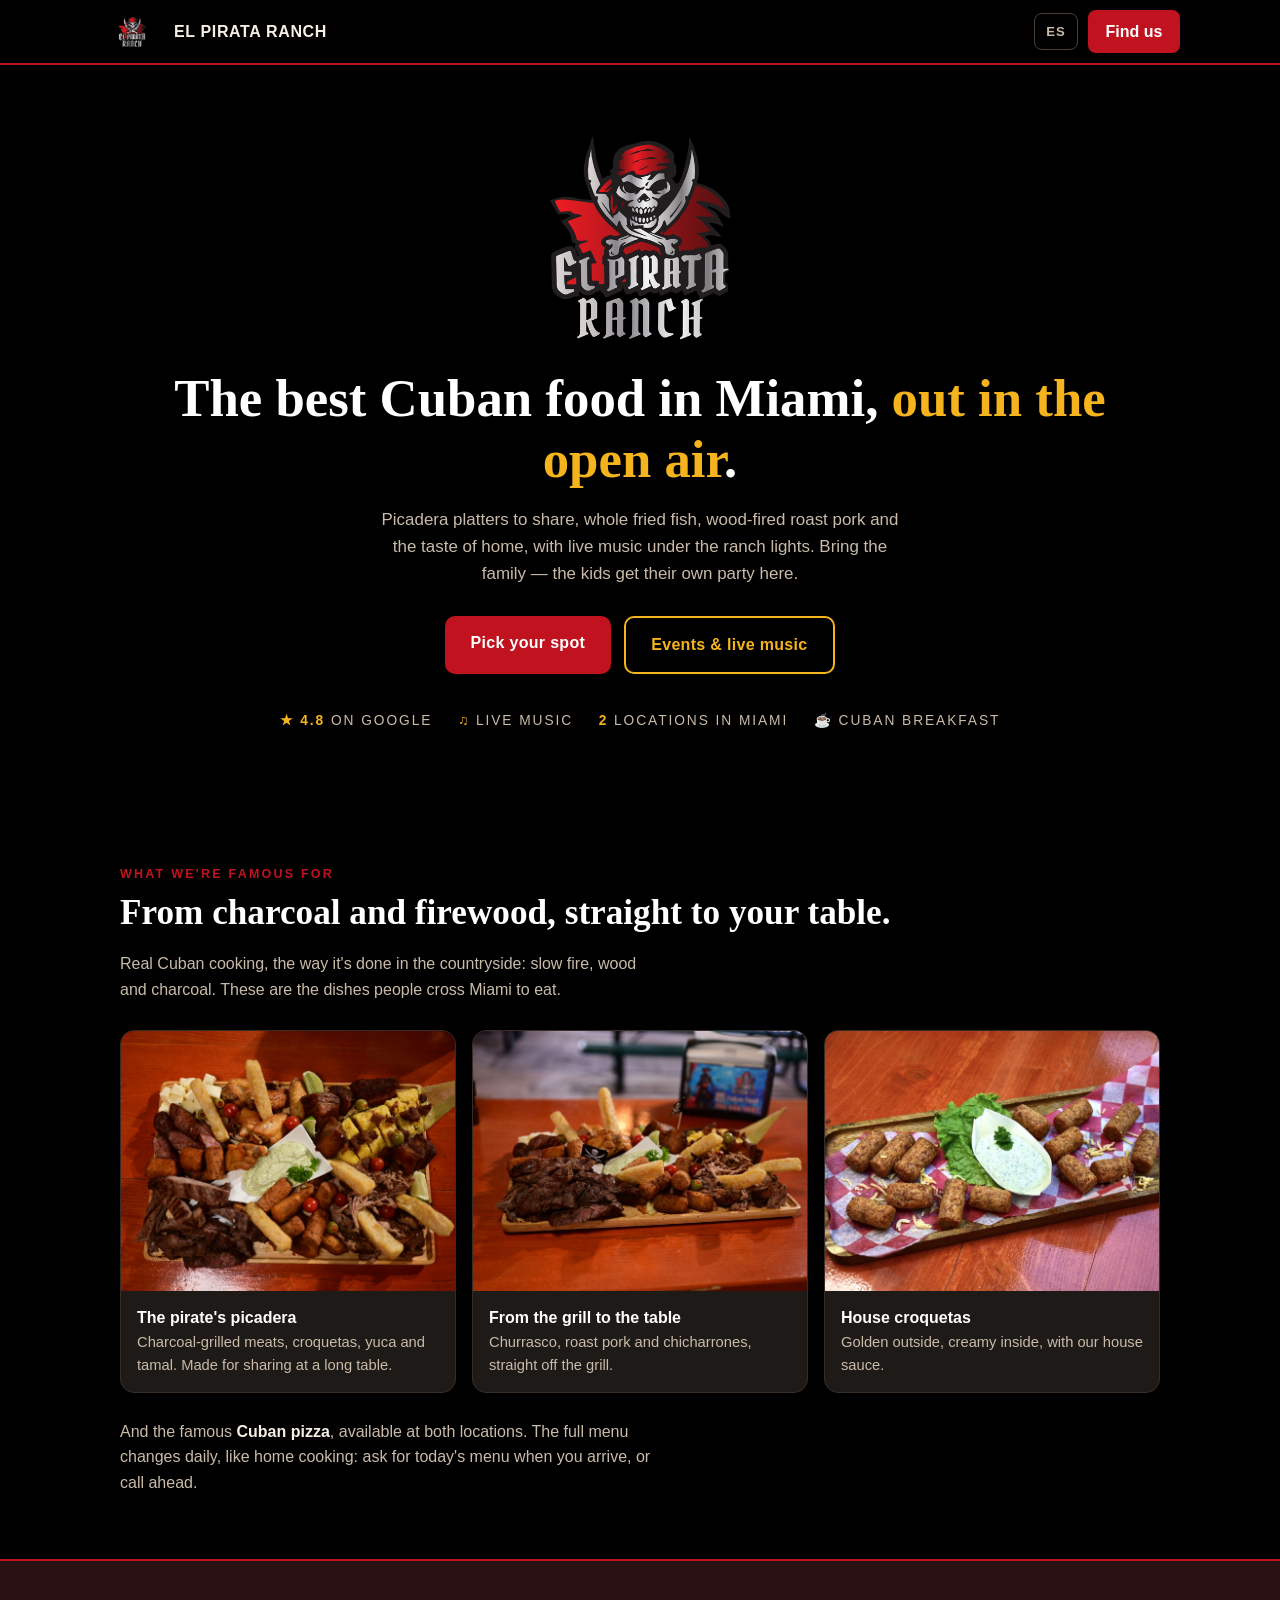
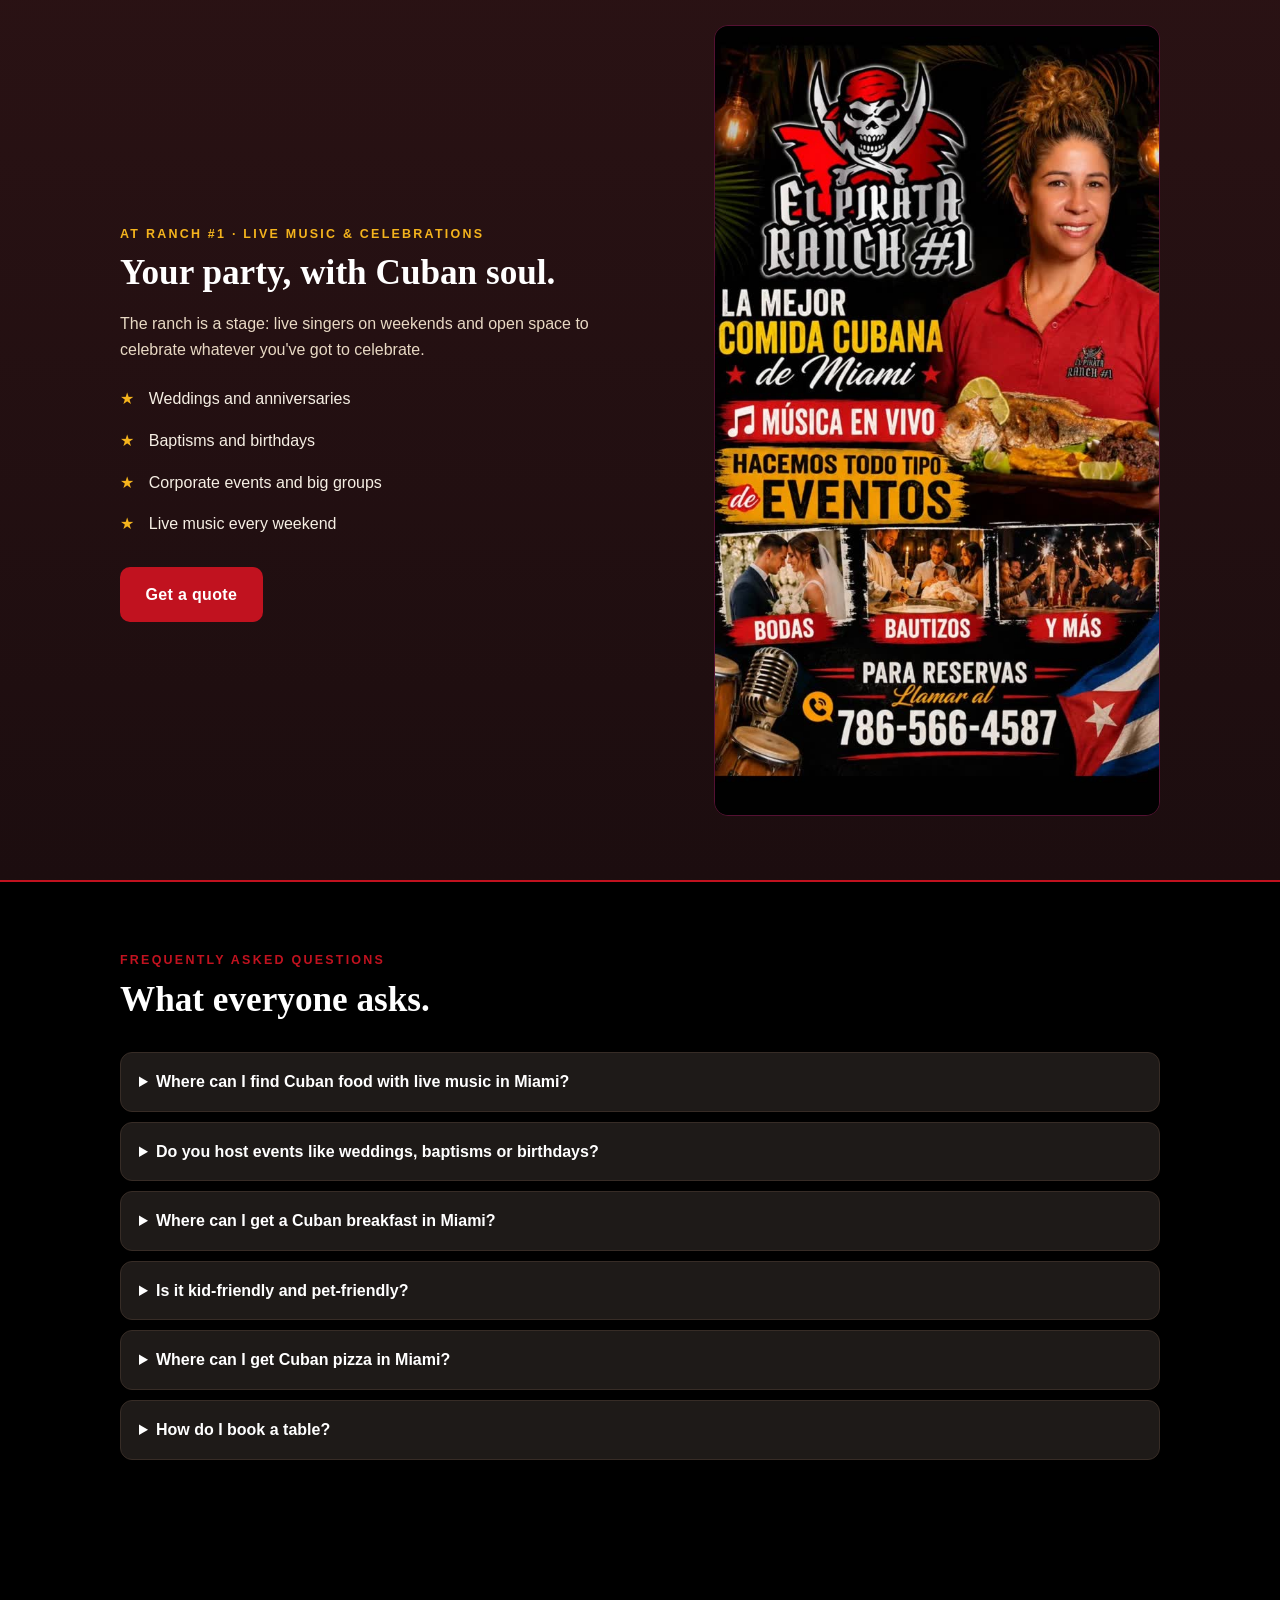
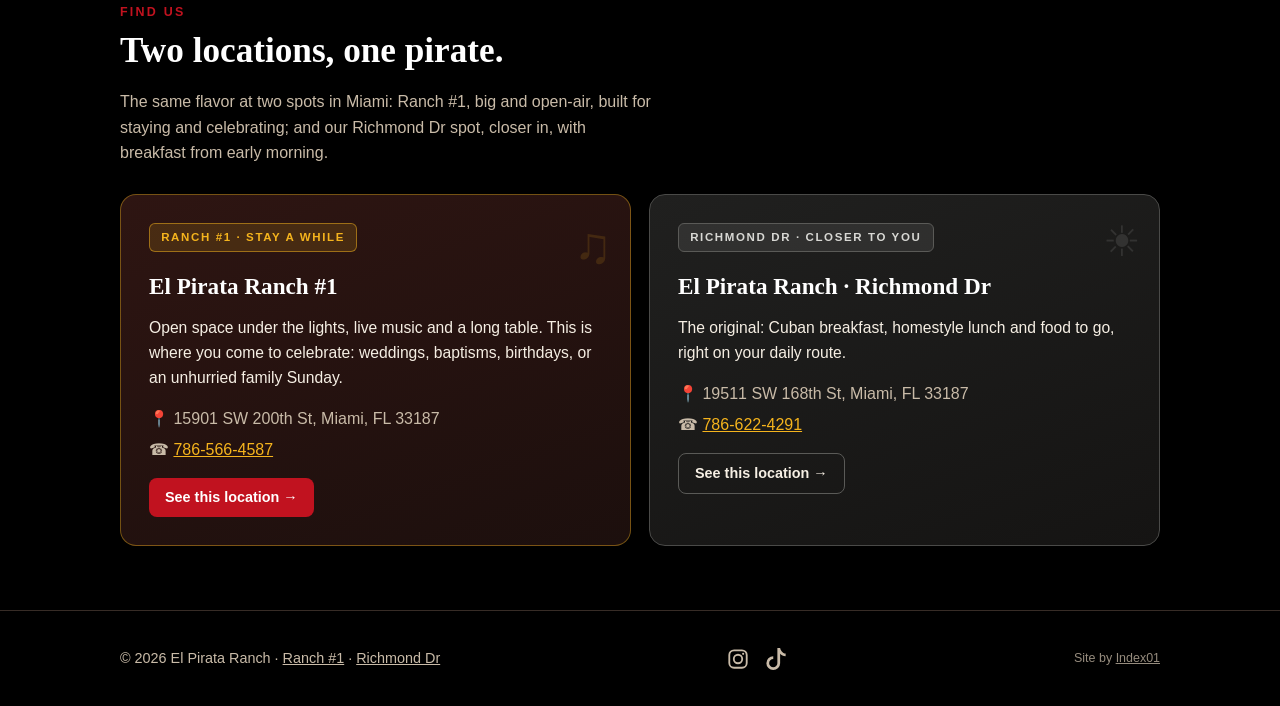
==== en/index.html @ bf4bdd7a "Version en ingles completa: en/ con hreflang y selector de idioma Paginas en/, en/ranch-1/ y en/rich" ====
<!DOCTYPE html>
<html lang="en">
<head>
<meta charset="utf-8">
<meta name="viewport" content="width=device-width, initial-scale=1">
<title>El Pirata Ranch | Outdoor Cuban Restaurant in Miami</title>
<meta name="description" content="Outdoor Cuban restaurant in Miami: picadera platters, Cuban pizza, live music and family events. Two locations in Redland and Richmond. Call to book.">
<link rel="canonical" href="https://elpirataranch.com/en/">
<link rel="alternate" hreflang="es" href="https://elpirataranch.com/">
<link rel="alternate" hreflang="en" href="https://elpirataranch.com/en/">
<link rel="alternate" hreflang="x-default" href="https://elpirataranch.com/">
<meta property="og:type" content="website">
<meta property="og:locale" content="en_US">
<meta property="og:title" content="El Pirata Ranch | Outdoor Cuban Restaurant in Miami">
<meta property="og:description" content="Authentic Cuban food, live music and events. Two locations in Miami.">
<meta property="og:image" content="https://elpirataranch.com/img/og-card-home.jpg">
<meta property="og:image:width" content="1200">
<meta property="og:image:height" content="630">
<meta property="og:image:alt" content="El Pirata Ranch: Miami's best Cuban food">
<meta property="og:url" content="https://elpirataranch.com/en/">
<meta property="og:site_name" content="El Pirata Ranch">
<meta name="twitter:card" content="summary_large_image">
<link rel="icon" href="/favicon.ico" sizes="48x48">
<link rel="icon" type="image/png" sizes="32x32" href="/img/favicon-32.png">
<link rel="icon" type="image/png" sizes="192x192" href="/img/favicon-192.png">
<link rel="apple-touch-icon" href="/img/apple-touch-icon.png">
<link rel="stylesheet" href="/styles.css">
<script type="application/ld+json">
{
  "@context": "https://schema.org",
  "@graph": [
    {
      "@type": "Organization",
      "@id": "https://elpirataranch.com/#brand",
      "name": "El Pirata Ranch",
      "alternateName": "El Pirata Cuban Food",
      "description": "Outdoor Cuban restaurant in southwest Miami (Redland and Richmond area, 33187, near Homestead) with two locations: picadera platters, whole fried fish, Cuban pizza, wood-fired roast pork, live music on weekends, family events and Cuban breakfast.",
      "url": "https://elpirataranch.com/",
      "logo": "https://elpirataranch.com/img/logo-marca.png",
      "image": "https://elpirataranch.com/img/picadera-cenital.jpg",
      "areaServed": ["Redland", "Richmond West", "Homestead", "Miami"],
      "keywords": "Cuban restaurant Miami, Cuban food Homestead, Cuban pizza Miami, outdoor Cuban restaurant, live music Miami, wedding baptism events Miami, Cuban breakfast, picadera platter",
      "sameAs": ["https://www.instagram.com/elpirata_cubanfood/", "https://www.tiktok.com/@el.pirata.miami"]
    },
    {
      "@type": "FAQPage",
      "@id": "https://elpirataranch.com/en/#faq",
      "inLanguage": "en",
      "mainEntity": [
        {
          "@type": "Question",
          "name": "Where can I find Cuban food with live music in Miami?",
          "acceptedAnswer": { "@type": "Answer", "text": "At El Pirata Ranch #1 (15901 SW 200th St, Miami, FL 33187) there are live singers on weekends, with wood-and-charcoal Cuban cooking in the open air. Reservations: 786-566-4587." }
        },
        {
          "@type": "Question",
          "name": "Do you host events like weddings, baptisms or birthdays?",
          "acceptedAnswer": { "@type": "Answer", "text": "Yes. Ranch #1 is an open-air venue for weddings, baptisms, anniversaries, birthdays and corporate events, with live music and Cuban food. Call 786-566-4587 for a quote." }
        },
        {
          "@type": "Question",
          "name": "Where can I get a Cuban breakfast in Miami?",
          "acceptedAnswer": { "@type": "Answer", "text": "Our Richmond Dr location (19511 SW 168th St, Miami, FL 33187) opens early every day with Cuban breakfast, plus homestyle lunch and takeout. Phone: 786-622-4291." }
        },
        {
          "@type": "Question",
          "name": "Is it kid-friendly and pet-friendly?",
          "acceptedAnswer": { "@type": "Answer", "text": "Yes. The ranch is outdoors, family-friendly and pet-friendly: kids have room for their own party and pets are welcome. Parking is ample and free." }
        },
        {
          "@type": "Question",
          "name": "Where can I get Cuban pizza in Miami?",
          "acceptedAnswer": { "@type": "Answer", "text": "Right here. Cuban pizza is one of our house specialties, available at both locations: Ranch #1 and Richmond Dr." }
        },
        {
          "@type": "Question",
          "name": "How do I book a table?",
          "acceptedAnswer": { "@type": "Answer", "text": "By phone: Ranch #1 at 786-566-4587 and Richmond Dr at 786-622-4291. Online ordering is coming soon to this site." }
        }
      ]
    },
    {
      "@type": "Restaurant",
      "@id": "https://elpirataranch.com/ranch-1/#local",
      "name": "El Pirata Ranch #1",
      "url": "https://elpirataranch.com/ranch-1/",
      "servesCuisine": "Cuban",
      "priceRange": "$20-30",
      "telephone": "+17865664587",
      "openingHours": ["Mo-We 08:00-20:00", "Th-Su 08:00-23:00"],
      "address": { "@type": "PostalAddress", "streetAddress": "15901 SW 200th St", "addressLocality": "Miami", "addressRegion": "FL", "postalCode": "33187", "addressCountry": "US" },
      "parentOrganization": { "@id": "https://elpirataranch.com/#brand" },
      "sameAs": ["https://www.yelp.com/biz/el-pirata-ranch-miami", "https://www.instagram.com/elpirata_cubanfood/", "https://www.tiktok.com/@el.pirata.miami"]
    },
    {
      "@type": "Restaurant",
      "@id": "https://elpirataranch.com/richmond/#local",
      "name": "El Pirata Ranch · Richmond Dr",
      "url": "https://elpirataranch.com/richmond/",
      "servesCuisine": "Cuban",
      "priceRange": "$10-20",
      "telephone": "+17866224291",
      "openingHours": ["Mo-Th 06:00-20:00", "Fr-Su 06:00-23:00"],
      "address": { "@type": "PostalAddress", "streetAddress": "19511 SW 168th St", "addressLocality": "Miami", "addressRegion": "FL", "postalCode": "33187", "addressCountry": "US" },
      "parentOrganization": { "@id": "https://elpirataranch.com/#brand" }
    }
  ]
}
</script>
</head>
<body>

<header>
  <div class="wrap nav">
    <a class="brand" href="/en/"><img src="/img/logo-marca-320.png" alt="El Pirata Ranch" width="64" height="36"><span>EL PIRATA RANCH</span></a>
    <span class="nav-right">
      <a class="lang" href="/" hreflang="es" lang="es">ES</a>
      <a class="call" href="#locations">Find us</a>
    </span>
  </div>
</header>

<section class="hero">
  <div class="wrap">
    <img class="logo" src="/img/logo-marca.png" alt="El Pirata Ranch" width="760" height="422" fetchpriority="high">
    <h1>The best Cuban food in Miami, <em>out in the open air</em>.</h1>
    <p class="lede">Picadera platters to share, whole fried fish, wood-fired roast pork and the taste of home, with live music under the ranch lights. Bring the family — the kids get their own party here.</p>
    <div class="cta">
      <a class="btn btn-rojo" href="#locations">Pick your spot</a>
      <a class="btn btn-borde" href="#events">Events &amp; live music</a>
    </div>
    <div class="badges">
      <span><b>★ 4.8</b> on Google</span>
      <span><b>♫</b> Live music</span>
      <span><b>2</b> locations in Miami</span>
      <span><b>☕</b> Cuban breakfast</span>
    </div>
  </div>
</section>

<section id="specialties">
  <div class="wrap">
    <span class="sub">What we're famous for</span>
    <h2>From charcoal and firewood, straight to your table.</h2>
    <p class="intro">Real Cuban cooking, the way it's done in the countryside: slow fire, wood and charcoal. These are the dishes people cross Miami to eat.</p>
    <div class="grid3">
      <figure class="plato">
        <img src="/img/picadera-cenital.jpg" alt="House picadera platter: charcoal-grilled meats, croquetas, fried yuca and tamal" loading="lazy">
        <figcaption class="cap"><b>The pirate's picadera</b><span>Charcoal-grilled meats, croquetas, yuca and tamal. Made for sharing at a long table.</span></figcaption>
      </figure>
      <figure class="plato">
        <img src="/img/picadera-mesa.jpg" alt="Churrasco, roast pork and fried yuca served on a board at the table" loading="lazy">
        <figcaption class="cap"><b>From the grill to the table</b><span>Churrasco, roast pork and chicharrones, straight off the grill.</span></figcaption>
      </figure>
      <figure class="plato">
        <img src="/img/croquetas.jpg" alt="Homemade croquetas with house green sauce" loading="lazy">
        <figcaption class="cap"><b>House croquetas</b><span>Golden outside, creamy inside, with our house sauce.</span></figcaption>
      </figure>
    </div>
    <p class="intro" style="margin-top:1.6rem">And the famous <b style="color:var(--crema)">Cuban pizza</b>, available at both locations. The full menu changes daily, like home cooking: ask for today's menu when you arrive, or call ahead.</p>
  </div>
</section>

<section class="eventos" id="events">
  <div class="wrap ev-grid">
    <div>
      <span class="sub" style="color:var(--oro)">At Ranch #1 · Live music &amp; celebrations</span>
      <h2>Your party, with Cuban soul.</h2>
      <p class="intro" style="color:#e8d9c4">The ranch is a stage: live singers on weekends and open space to celebrate whatever you've got to celebrate.</p>
      <ul class="ev-lista">
        <li>Weddings and anniversaries</li>
        <li>Baptisms and birthdays</li>
        <li>Corporate events and big groups</li>
        <li>Live music every weekend</li>
      </ul>
      <div class="cta" style="justify-content:flex-start;margin-top:1.4rem">
        <a class="btn btn-rojo" href="tel:+17865664587">Get a quote</a>
      </div>
    </div>
    <div class="ev-foto"><img src="/img/foto3.jpg" alt="El Pirata Ranch: live music, weddings, baptisms and more" loading="lazy"></div>
  </div>
</section>

<section id="faq">
  <div class="wrap">
    <span class="sub">Frequently asked questions</span>
    <h2>What everyone asks.</h2>
    <div class="faq">
      <details>
        <summary>Where can I find Cuban food with live music in Miami?</summary>
        <p>At <a href="/en/ranch-1/">El Pirata Ranch #1</a> (15901 SW 200th St, Miami, FL 33187) there are live singers on weekends, with wood-and-charcoal Cuban cooking in the open air. Reservations: <a href="tel:+17865664587">786-566-4587</a>.</p>
      </details>
      <details>
        <summary>Do you host events like weddings, baptisms or birthdays?</summary>
        <p>Yes. Ranch #1 is an open-air venue for weddings, baptisms, anniversaries, birthdays and corporate events, with live music and Cuban food. Call <a href="tel:+17865664587">786-566-4587</a> for a quote.</p>
      </details>
      <details>
        <summary>Where can I get a Cuban breakfast in Miami?</summary>
        <p>Our <a href="/en/richmond/">Richmond Dr</a> location (19511 SW 168th St, Miami, FL 33187) opens early every day with Cuban breakfast, plus homestyle lunch and takeout. Phone: <a href="tel:+17866224291">786-622-4291</a>.</p>
      </details>
      <details>
        <summary>Is it kid-friendly and pet-friendly?</summary>
        <p>Yes. The ranch is outdoors, family-friendly and pet-friendly: kids have room for their own party and pets are welcome. Parking is ample and free.</p>
      </details>
      <details>
        <summary>Where can I get Cuban pizza in Miami?</summary>
        <p>Right here. Cuban pizza is one of our house specialties, available at both locations: <a href="/en/ranch-1/">Ranch #1</a> and <a href="/en/richmond/">Richmond Dr</a>.</p>
      </details>
      <details>
        <summary>How do I book a table?</summary>
        <p>By phone: Ranch #1 at <a href="tel:+17865664587">786-566-4587</a> and Richmond Dr at <a href="tel:+17866224291">786-622-4291</a>. Online ordering is coming soon to this site.</p>
      </details>
    </div>
  </div>
</section>

<section id="locations">
  <div class="wrap">
    <span class="sub">Find us</span>
    <h2>Two locations, one pirate.</h2>
    <p class="intro">The same flavor at two spots in Miami: Ranch #1, big and open-air, built for staying and celebrating; and our Richmond Dr spot, closer in, with breakfast from early morning.</p>
    <div class="grid2">
      <div class="loc ranchon">
        <span class="tag">Ranch #1 · Stay a while</span>
        <h3>El Pirata Ranch #1</h3>
        <p class="espiritu">Open space under the lights, live music and a long table. This is where you come to celebrate: weddings, baptisms, birthdays, or an unhurried family Sunday.</p>
        <p>📍 15901 SW 200th St, Miami, FL 33187</p>
        <p>☎ <a href="tel:+17865664587">786-566-4587</a></p>
        <div class="acciones">
          <a href="/en/ranch-1/">See this location →</a>
        </div>
      </div>
      <div class="loc centrico">
        <span class="tag">Richmond Dr · Closer to you</span>
        <h3>El Pirata Ranch · Richmond Dr</h3>
        <p class="espiritu">The original: Cuban breakfast, homestyle lunch and food to go, right on your daily route.</p>
        <p>📍 19511 SW 168th St, Miami, FL 33187</p>
        <p>☎ <a href="tel:+17866224291">786-622-4291</a></p>
        <div class="acciones">
          <a href="/en/richmond/">See this location →</a>
        </div>
      </div>
    </div>
  </div>
</section>

<footer>
  <div class="wrap f-row">
    <span>© 2026 El Pirata Ranch · <a href="/en/ranch-1/">Ranch #1</a> · <a href="/en/richmond/">Richmond Dr</a></span>
    <span class="social">
      <a class="ig" href="https://www.instagram.com/elpirata_cubanfood/" target="_blank" rel="noopener" aria-label="El Pirata Ranch on Instagram" title="@elpirata_cubanfood"><svg viewBox="0 0 24 24" fill="none" stroke="currentColor" stroke-width="2" stroke-linecap="round" aria-hidden="true"><rect x="2.5" y="2.5" width="19" height="19" rx="5.2"/><circle cx="12" cy="12" r="4.6"/><circle cx="17.6" cy="6.4" r="1.15" fill="currentColor" stroke="none"/></svg></a>
      <a class="ig" href="https://www.tiktok.com/@el.pirata.miami" target="_blank" rel="noopener" aria-label="El Pirata Ranch on TikTok" title="@el.pirata.miami"><svg viewBox="0 0 16 16" fill="currentColor" aria-hidden="true"><path d="M9 0h1.98c.144.715.54 1.617 1.235 2.512C12.895 3.389 13.797 4 15 4v2c-1.753 0-3.07-.814-4-1.829V11a5 5 0 1 1-5-5v2a3 3 0 1 0 3 3V0Z"/></svg></a>
    </span>
    <span class="idx">Site by <a href="https://index01.net" target="_blank" rel="noopener">Index01</a></span>
  </div>
</footer>

</body>
</html>
---- styles.css ----
:root{
  --rojo:#c1121f; --rojo-osc:#8f0e17; --oro:#f5b41d; --negro:#000;
  --carbon:#1e1a18; --crema:#f6efe4; --mut:#c9bba8;
  --serif:Georgia,'Times New Roman',serif;
  --sans:-apple-system,'Segoe UI',Roboto,Arial,sans-serif;
}
*{margin:0;padding:0;box-sizing:border-box}
body{background:var(--negro);color:var(--crema);font-family:var(--sans);line-height:1.6}
img{max-width:100%;display:block}
a{color:var(--oro)}
.wrap{max-width:1080px;margin:0 auto;padding:0 20px}

/* header */
header{position:sticky;top:0;z-index:50;background:rgba(0,0,0,.92);backdrop-filter:blur(8px);border-bottom:2px solid var(--rojo)}
.nav{display:flex;align-items:center;justify-content:space-between;padding:10px 0}
.brand{display:flex;align-items:center;gap:10px;text-decoration:none;color:var(--crema);font-weight:800;letter-spacing:.04em}
.brand img{width:64px;height:auto}
.nav a.call{background:var(--rojo);color:#fff;text-decoration:none;font-weight:800;padding:.55rem 1.1rem;border-radius:8px;white-space:nowrap}
.nav a.call:hover{background:var(--rojo-osc)}
.nav-right{display:flex;gap:10px;align-items:center}
a.lang{color:var(--mut);text-decoration:none;font-weight:800;font-size:.82rem;letter-spacing:.08em;padding:.45rem .7rem;border:1px solid #4a3e35;border-radius:8px;white-space:nowrap}
a.lang:hover{color:var(--oro);border-color:var(--oro)}

/* hero */
.hero{position:relative;overflow:hidden;text-align:center;padding:56px 0 64px;background:#000}
.hero img.logo{width:min(420px,80vw);height:auto;margin:0 auto 14px}
.hero h1{font-family:var(--serif);font-size:clamp(1.9rem,5.4vw,3.3rem);line-height:1.15;color:#fff}
.hero h1 em{font-style:normal;color:var(--oro)}
.hero p.lede{max-width:56ch;margin:1rem auto 0;color:var(--mut);font-size:1.06rem}
.cta{display:flex;gap:.8rem;justify-content:center;flex-wrap:wrap;margin-top:1.8rem}
.btn{display:inline-block;padding:.9rem 1.6rem;border-radius:10px;font-weight:800;text-decoration:none;letter-spacing:.02em}
.btn-rojo{background:var(--rojo);color:#fff}.btn-rojo:hover{background:var(--rojo-osc)}
.btn-borde{border:2px solid var(--oro);color:var(--oro)}.btn-borde:hover{background:rgba(245,180,29,.12)}
.badges{display:flex;gap:1.6rem;justify-content:center;flex-wrap:wrap;margin-top:2.2rem;font-size:.86rem;color:var(--mut);text-transform:uppercase;letter-spacing:.14em}
.badges b{color:var(--oro)}

section{padding:64px 0}
h2{font-family:var(--serif);font-size:clamp(1.5rem,3.6vw,2.2rem);color:#fff;margin-bottom:.4rem}
.sub{color:var(--rojo);font-weight:800;text-transform:uppercase;letter-spacing:.18em;font-size:.78rem}
.intro{color:var(--mut);max-width:60ch;margin-top:.6rem}

/* especialidades */
.grid3{display:grid;grid-template-columns:repeat(3,1fr);gap:16px;margin-top:28px}
.plato{background:var(--carbon);border:1px solid #372c26;border-radius:14px;overflow:hidden}
.plato img{height:260px;width:100%;object-fit:cover}
.plato .cap{padding:14px 16px}
.plato .cap b{color:#fff}
.plato .cap span{display:block;color:var(--mut);font-size:.92rem}

/* eventos */
.eventos{background:linear-gradient(180deg,#2a1214,#1c0d0f);border-top:2px solid var(--rojo);border-bottom:2px solid var(--rojo)}
.ev-grid{display:grid;grid-template-columns:1.1fr .9fr;gap:clamp(20px,4vw,48px);align-items:center}
.ev-lista{list-style:none;margin-top:1rem}
.ev-lista li{padding:.5rem 0 .5rem 1.8rem;position:relative;color:var(--crema)}
.ev-lista li::before{content:"★";position:absolute;left:0;color:var(--oro)}
.ev-foto{border-radius:14px;overflow:hidden;border:1px solid #513}

/* ubicaciones */
.grid2{display:grid;grid-template-columns:1fr 1fr;gap:18px;margin-top:28px}
.loc{border-radius:16px;padding:28px;position:relative;overflow:hidden}
.loc h3{color:#fff;font-family:var(--serif);font-size:1.45rem;margin-top:.2rem}
.loc .tag{display:inline-block;font-size:.72rem;font-weight:800;letter-spacing:.14em;text-transform:uppercase;padding:.28rem .7rem;border-radius:6px;margin-bottom:.8rem}
.loc p{color:var(--mut);margin:.3rem 0}
.loc .espiritu{color:var(--crema);margin:.6rem 0 1rem;font-size:.98rem}
.loc .acciones{display:flex;gap:.6rem;flex-wrap:wrap;margin-top:1rem}
.loc .acciones a{border-radius:8px;padding:.5rem 1rem;text-decoration:none;font-weight:700;font-size:.9rem}
.loc.ranchon{background:linear-gradient(160deg,#2e1512,#1c0f0d);border:1px solid rgba(245,180,29,.4)}
.loc.ranchon::before{content:"♫";position:absolute;right:18px;top:10px;font-size:3.2rem;color:rgba(245,180,29,.14)}
.loc.ranchon .tag{background:rgba(245,180,29,.14);color:var(--oro);border:1px solid rgba(245,180,29,.5)}
.loc.ranchon .acciones a{background:var(--rojo);color:#fff}
.loc.centrico{background:linear-gradient(160deg,#20201f,#151413);border:1px solid #4a4a48}
.loc.centrico::before{content:"☀";position:absolute;right:18px;top:14px;font-size:2.6rem;color:rgba(255,255,255,.10)}
.loc.centrico .tag{background:rgba(255,255,255,.08);color:#d8d8d4;border:1px solid #5a5a57}
.loc.centrico .acciones a{border:1px solid #5a5a57;color:var(--crema)}
.loc.centrico .acciones a:hover{border-color:var(--oro);color:var(--oro)}

/* faq */
.faq{margin-top:24px}
.faq details{background:var(--carbon);border:1px solid #372c26;border-radius:12px;margin-bottom:10px;padding:0}
.faq summary{cursor:pointer;font-weight:700;color:#fff;padding:16px 18px;list-style-position:inside}
.faq summary:hover{color:var(--oro)}
.faq details p{padding:0 18px 16px;color:var(--mut)}

/* pagina de local */
.hero-local{padding:44px 0 52px;text-align:center;background:#000}
.hero-local img.logo{width:min(260px,60vw);height:auto;margin:0 auto 10px}
.hero-local h1{font-family:var(--serif);font-size:clamp(1.7rem,4.6vw,2.7rem);line-height:1.15;color:#fff}
.hero-local h1 em{font-style:normal;color:var(--oro)}
.hero-local p.lede{max-width:56ch;margin:.8rem auto 0;color:var(--mut)}
.ficha{background:var(--carbon);border:1px solid #372c26;border-radius:16px;padding:clamp(20px,4vw,36px);margin-top:28px}
.ficha p{margin:.35rem 0;color:var(--crema)}
.ficha .dato{color:var(--mut)}
.galeria{display:grid;grid-template-columns:1fr 1fr;gap:16px;margin-top:28px}
.galeria figure{border-radius:14px;overflow:hidden;border:1px solid #372c26}
.volver{display:inline-block;margin-top:1.2rem;font-weight:700}

footer{border-top:1px solid #372c26;padding:36px 0;color:var(--mut);font-size:.9rem}
.f-row{display:flex;justify-content:space-between;gap:1rem;flex-wrap:wrap;align-items:center}
footer a{color:var(--mut)}
footer .idx{font-size:.78rem;opacity:.75}
.social{display:flex;gap:16px;align-items:center}
a.ig{display:inline-flex;align-items:center;color:var(--mut)}
a.ig:hover{color:var(--oro)}
a.ig svg{display:block;width:22px;height:22px}

@media(max-width:840px){
  .grid3{grid-template-columns:1fr}
  .grid2{grid-template-columns:1fr}
  .ev-grid{grid-template-columns:1fr}
  .galeria{grid-template-columns:1fr}
  .plato img{height:200px}
}
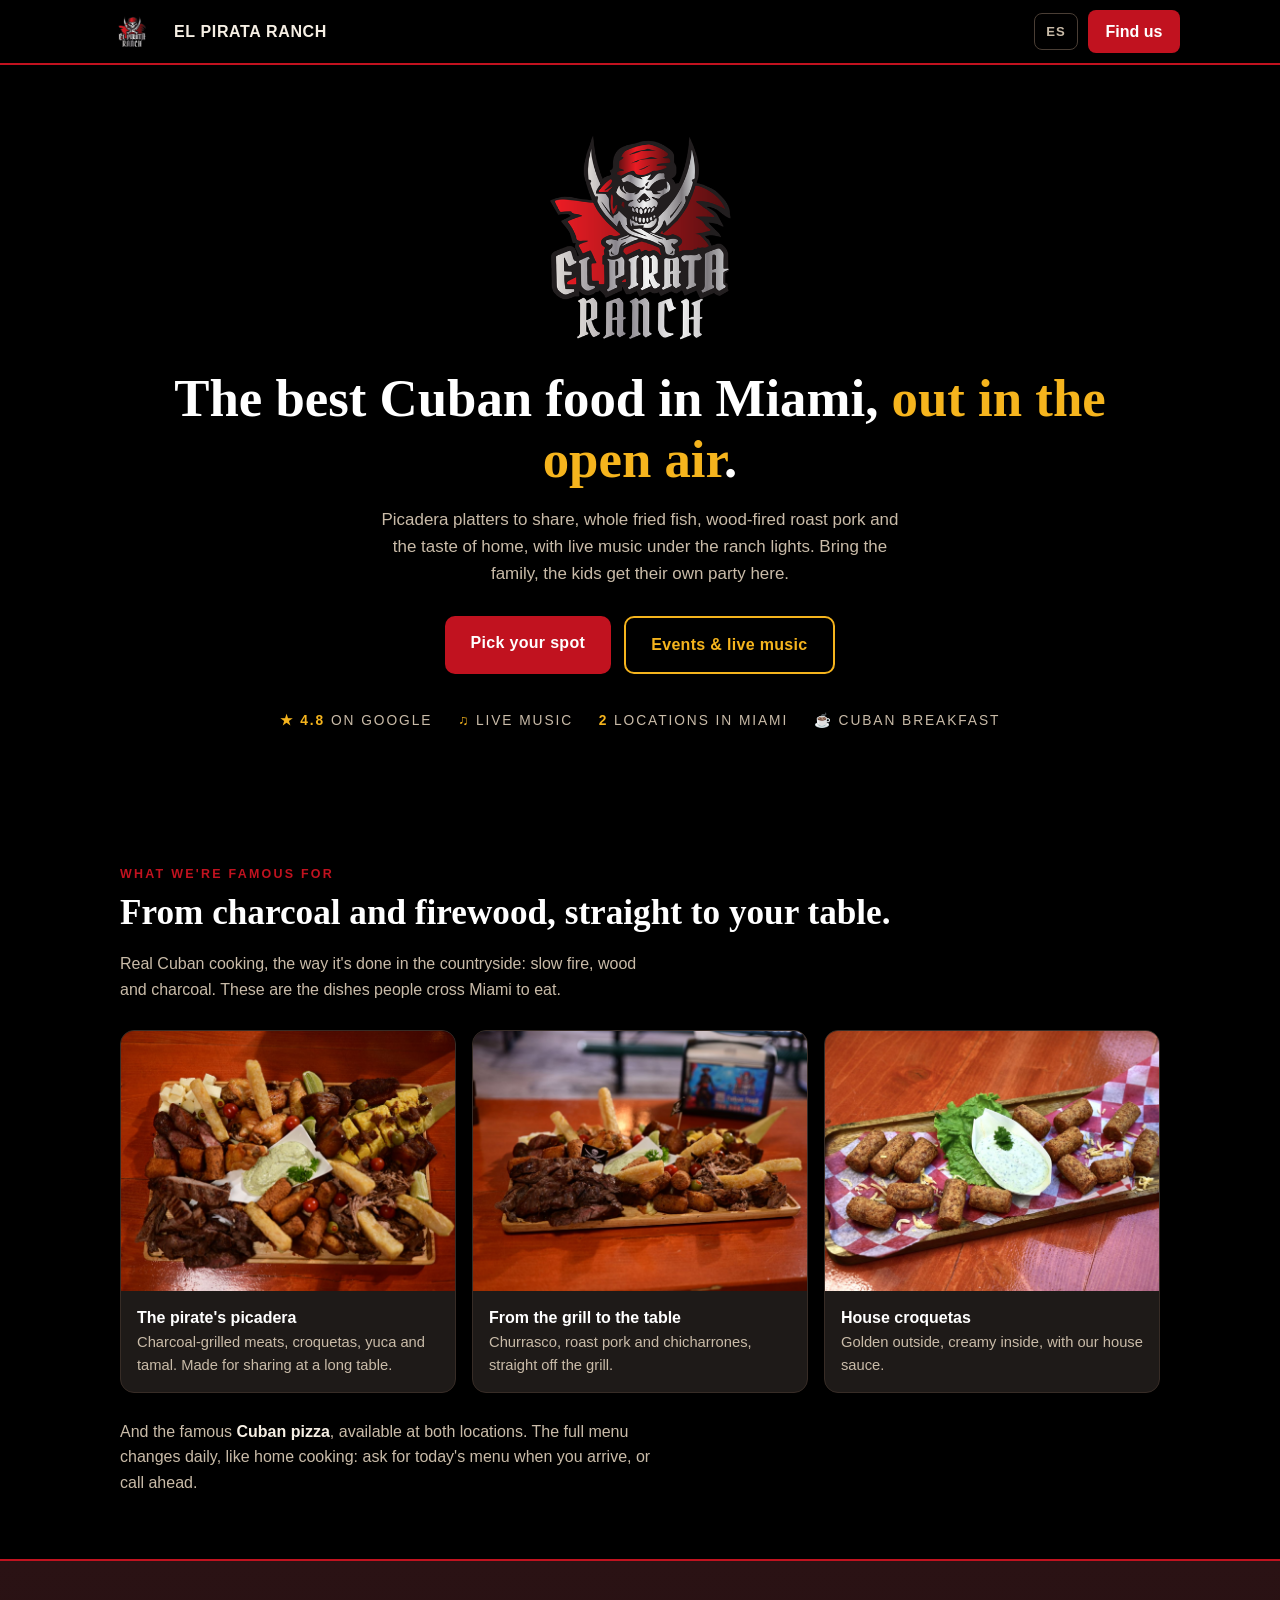
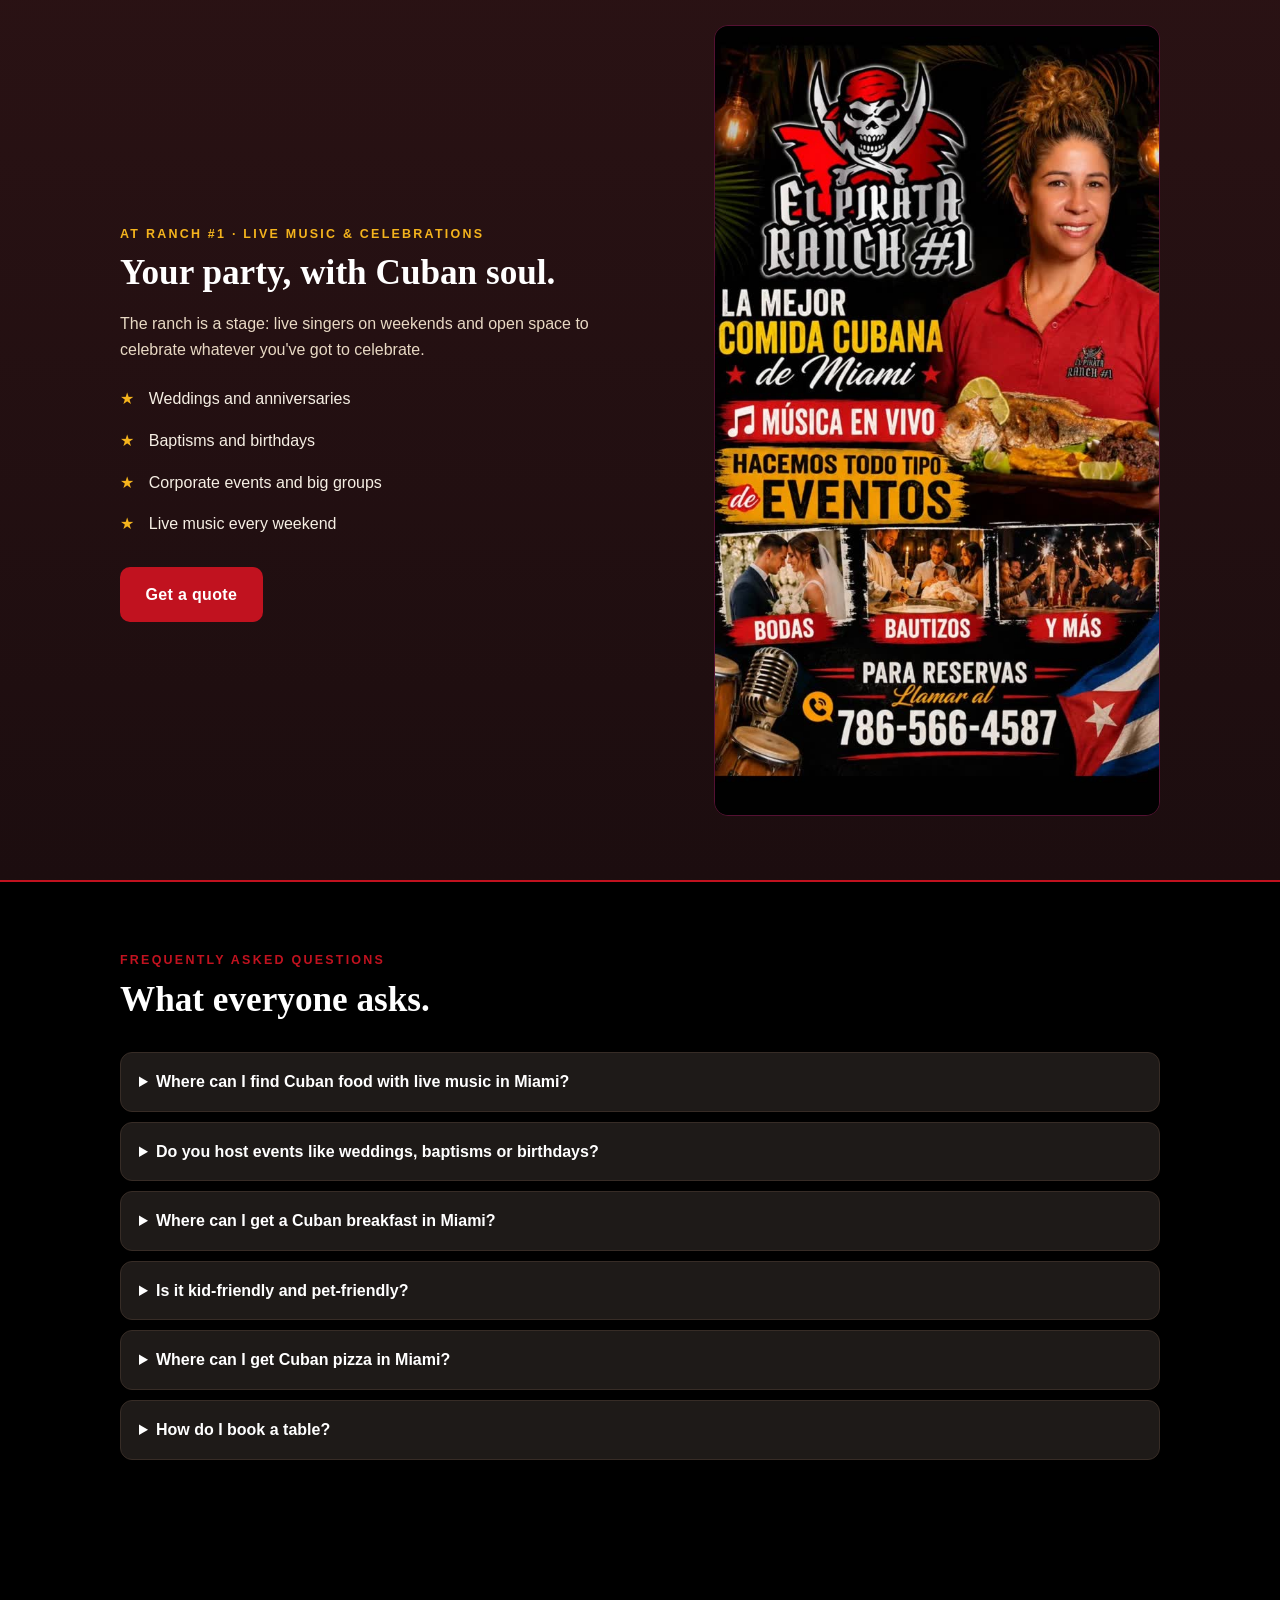
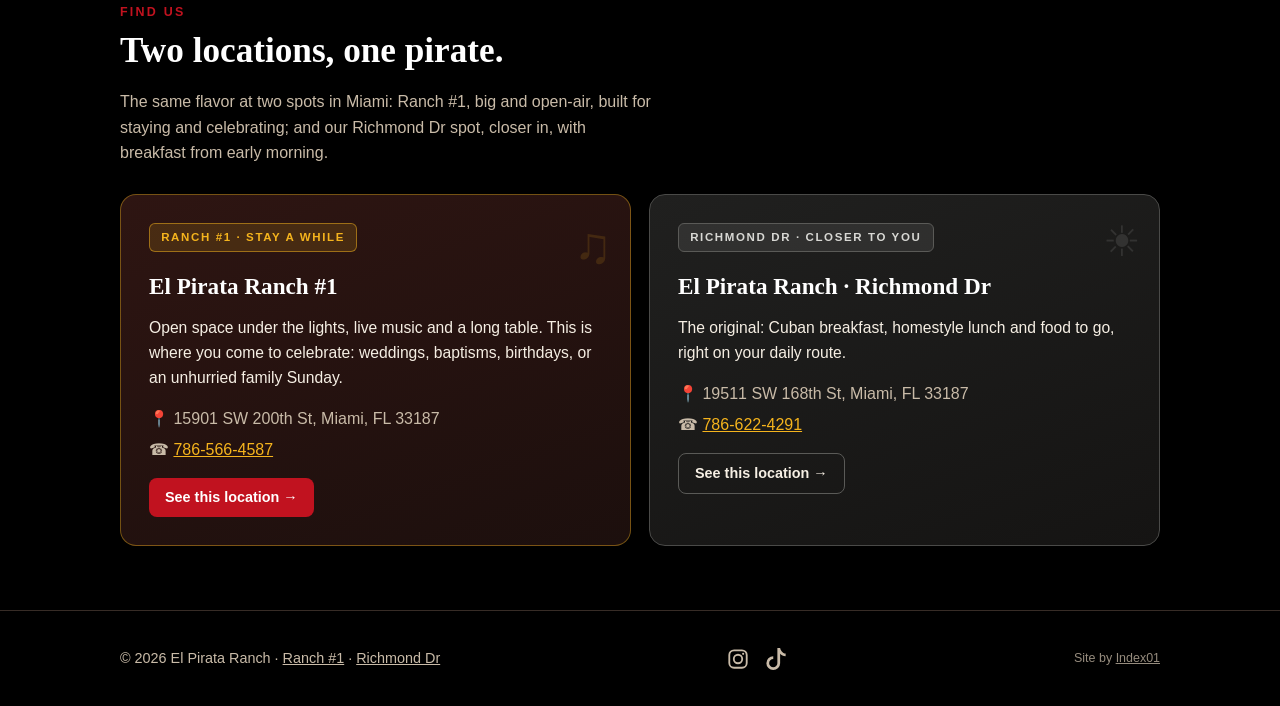
==== commit ecbcbcb3: "Cero rayas largas en textos publicos (regla de estilo de la casa) Sustituidas por coma o dos puntos " ====
--- a/en/index.html
+++ b/en/index.html
@@ -124,7 +124,7 @@
   <div class="wrap">
     <img class="logo" src="/img/logo-marca.png" alt="El Pirata Ranch" width="760" height="422" fetchpriority="high">
     <h1>The best Cuban food in Miami, <em>out in the open air</em>.</h1>
-    <p class="lede">Picadera platters to share, whole fried fish, wood-fired roast pork and the taste of home, with live music under the ranch lights. Bring the family — the kids get their own party here.</p>
+    <p class="lede">Picadera platters to share, whole fried fish, wood-fired roast pork and the taste of home, with live music under the ranch lights. Bring the family, the kids get their own party here.</p>
     <div class="cta">
       <a class="btn btn-rojo" href="#locations">Pick your spot</a>
       <a class="btn btn-borde" href="#events">Events &amp; live music</a>
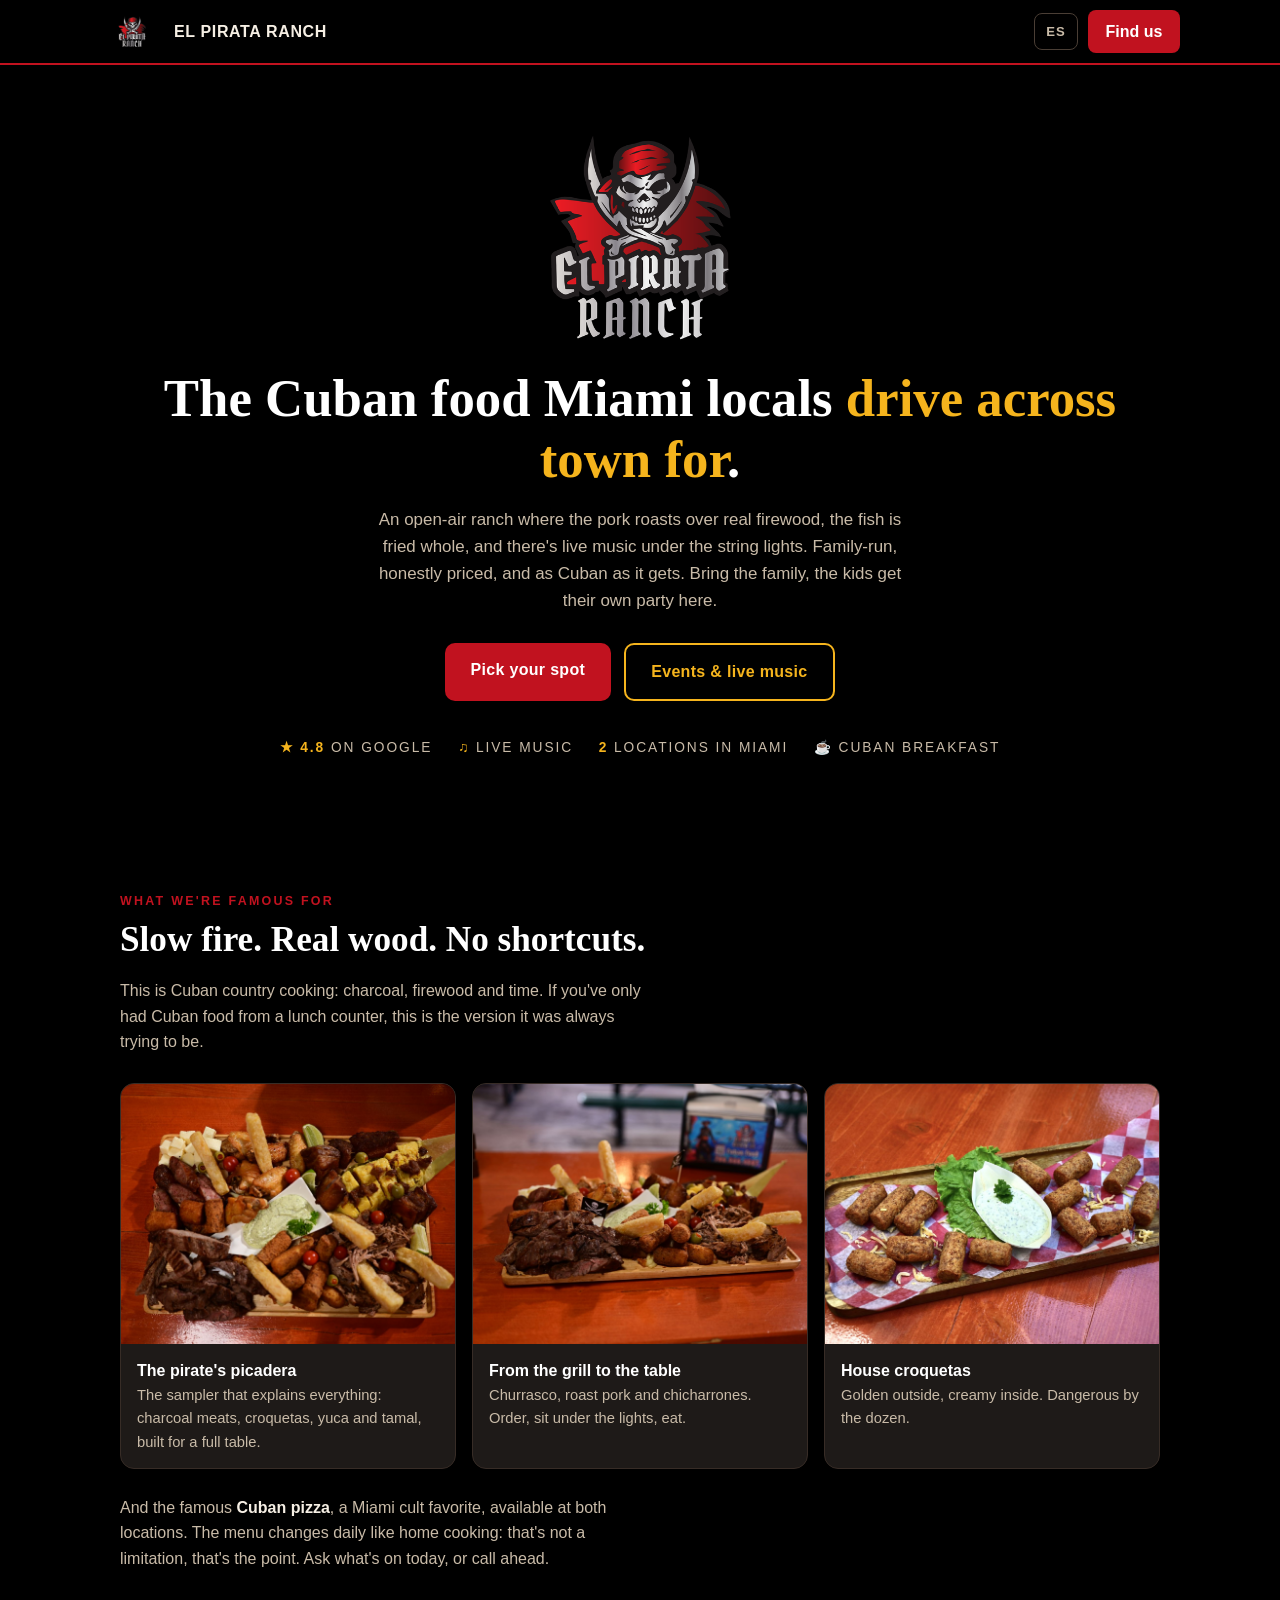
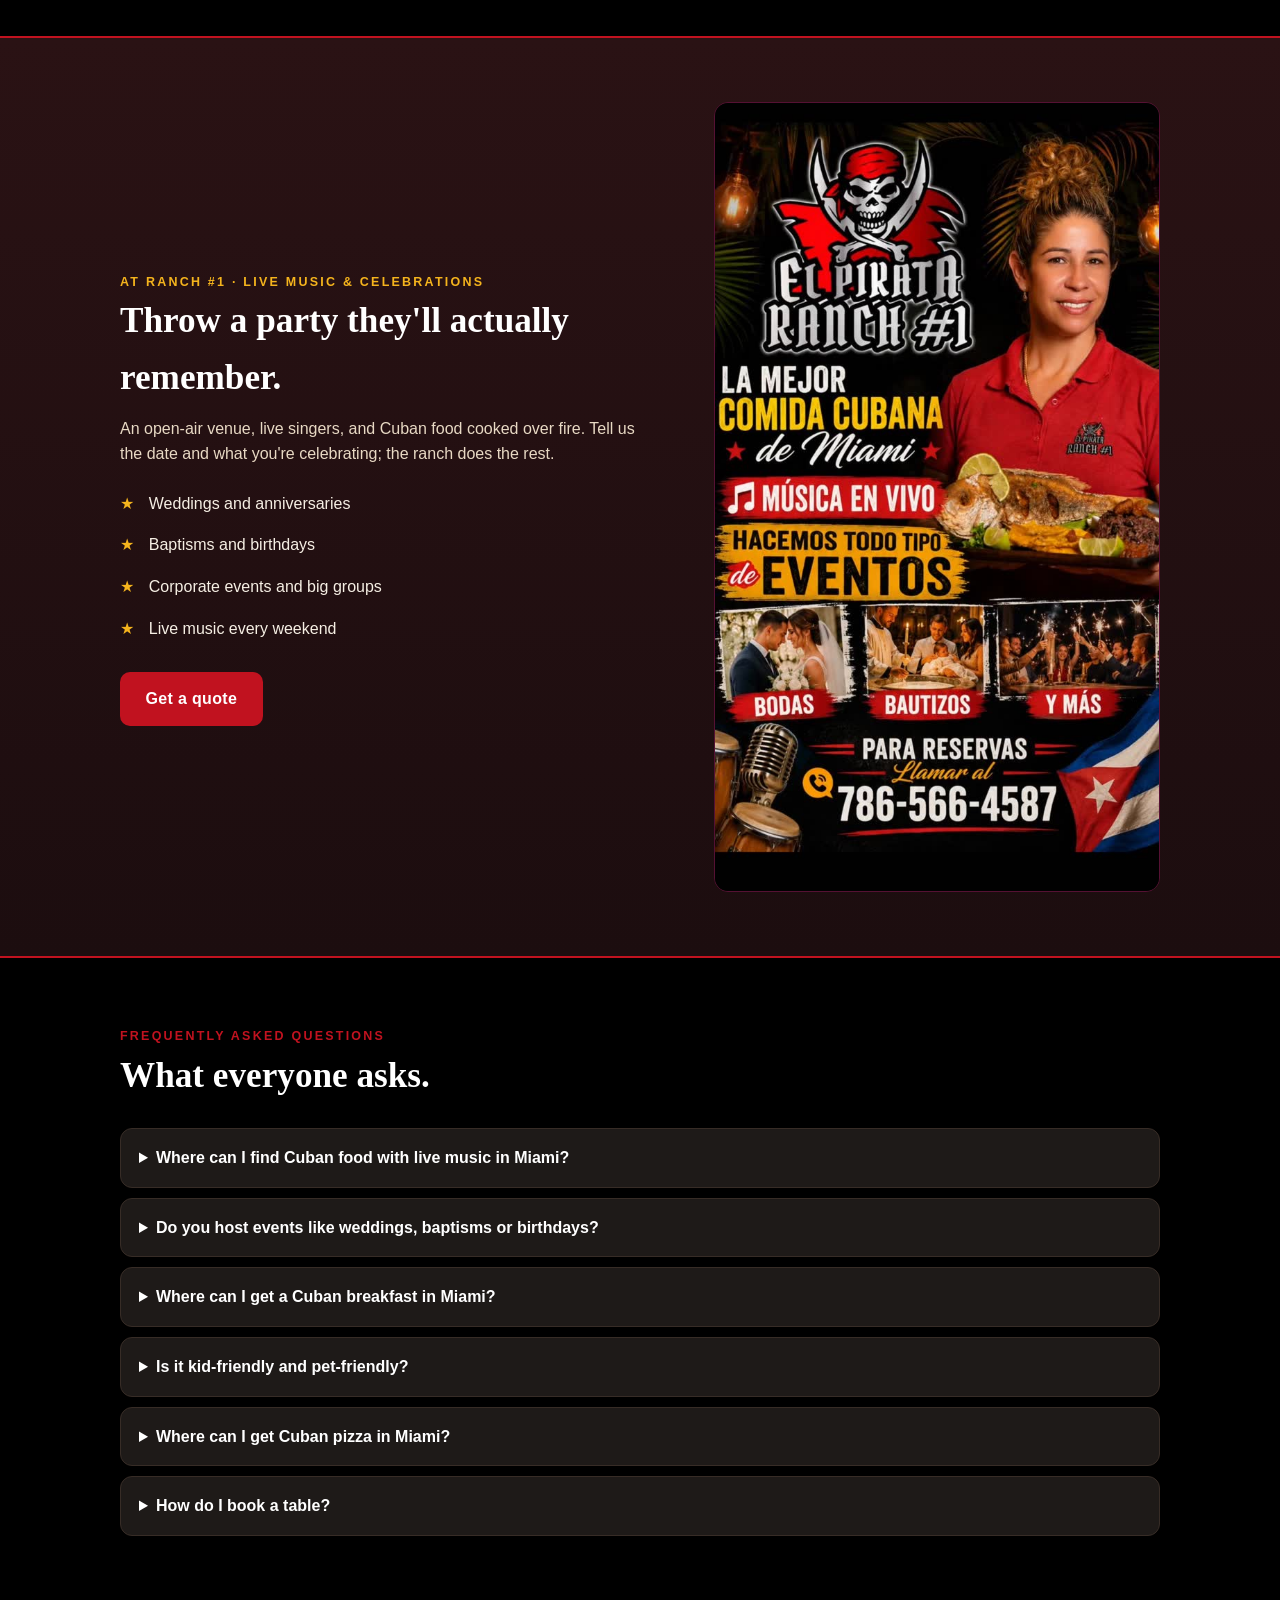
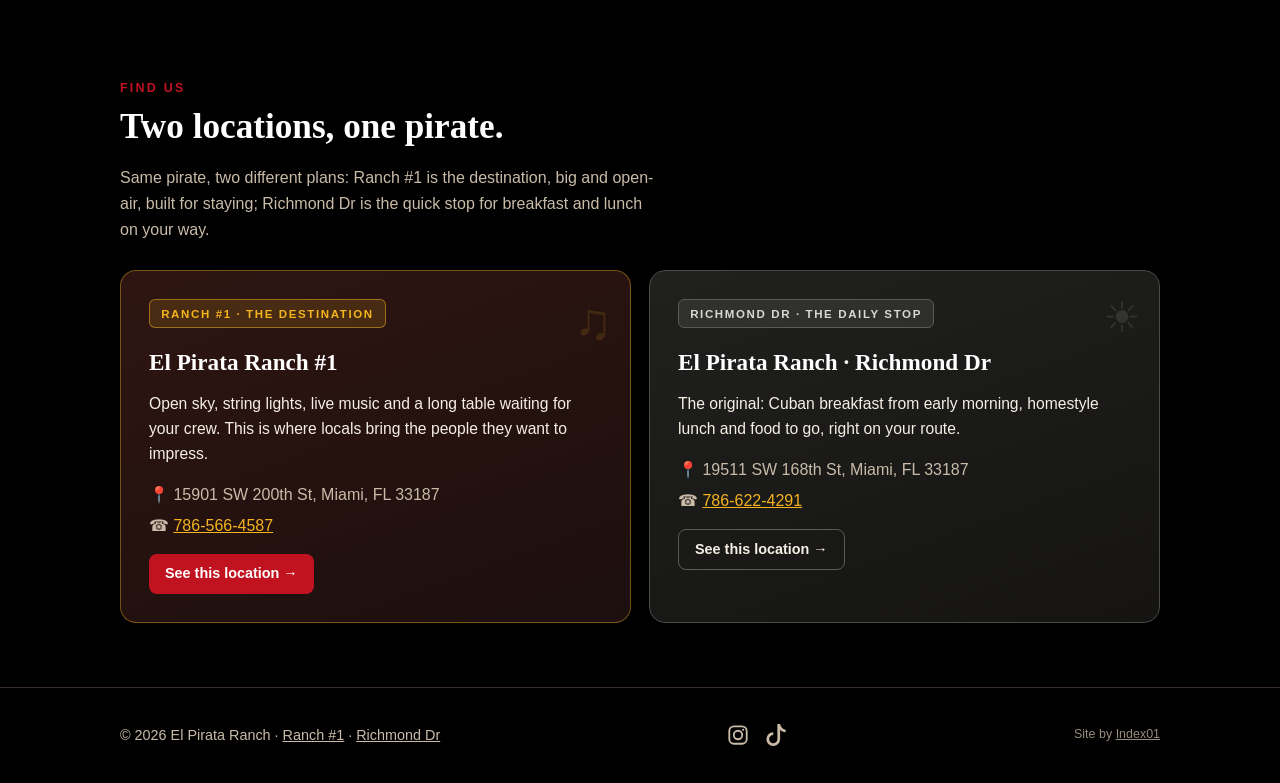
==== commit 875cd4bc: "Copy EN reescrito para conversion del publico anglo No es traduccion: es venta en su lenguaje. Angul" ====
--- a/en/index.html
+++ b/en/index.html
@@ -123,8 +123,8 @@
 <section class="hero">
   <div class="wrap">
     <img class="logo" src="/img/logo-marca.png" alt="El Pirata Ranch" width="760" height="422" fetchpriority="high">
-    <h1>The best Cuban food in Miami, <em>out in the open air</em>.</h1>
-    <p class="lede">Picadera platters to share, whole fried fish, wood-fired roast pork and the taste of home, with live music under the ranch lights. Bring the family, the kids get their own party here.</p>
+    <h1>The Cuban food Miami locals <em>drive across town for</em>.</h1>
+    <p class="lede">An open-air ranch where the pork roasts over real firewood, the fish is fried whole, and there's live music under the string lights. Family-run, honestly priced, and as Cuban as it gets. Bring the family, the kids get their own party here.</p>
     <div class="cta">
       <a class="btn btn-rojo" href="#locations">Pick your spot</a>
       <a class="btn btn-borde" href="#events">Events &amp; live music</a>
@@ -141,23 +141,23 @@
 <section id="specialties">
   <div class="wrap">
     <span class="sub">What we're famous for</span>
-    <h2>From charcoal and firewood, straight to your table.</h2>
-    <p class="intro">Real Cuban cooking, the way it's done in the countryside: slow fire, wood and charcoal. These are the dishes people cross Miami to eat.</p>
+    <h2>Slow fire. Real wood. No shortcuts.</h2>
+    <p class="intro">This is Cuban country cooking: charcoal, firewood and time. If you've only had Cuban food from a lunch counter, this is the version it was always trying to be.</p>
     <div class="grid3">
       <figure class="plato">
         <img src="/img/picadera-cenital.jpg" alt="House picadera platter: charcoal-grilled meats, croquetas, fried yuca and tamal" loading="lazy">
-        <figcaption class="cap"><b>The pirate's picadera</b><span>Charcoal-grilled meats, croquetas, yuca and tamal. Made for sharing at a long table.</span></figcaption>
+        <figcaption class="cap"><b>The pirate's picadera</b><span>The sampler that explains everything: charcoal meats, croquetas, yuca and tamal, built for a full table.</span></figcaption>
       </figure>
       <figure class="plato">
         <img src="/img/picadera-mesa.jpg" alt="Churrasco, roast pork and fried yuca served on a board at the table" loading="lazy">
-        <figcaption class="cap"><b>From the grill to the table</b><span>Churrasco, roast pork and chicharrones, straight off the grill.</span></figcaption>
+        <figcaption class="cap"><b>From the grill to the table</b><span>Churrasco, roast pork and chicharrones. Order, sit under the lights, eat.</span></figcaption>
       </figure>
       <figure class="plato">
         <img src="/img/croquetas.jpg" alt="Homemade croquetas with house green sauce" loading="lazy">
-        <figcaption class="cap"><b>House croquetas</b><span>Golden outside, creamy inside, with our house sauce.</span></figcaption>
+        <figcaption class="cap"><b>House croquetas</b><span>Golden outside, creamy inside. Dangerous by the dozen.</span></figcaption>
       </figure>
     </div>
-    <p class="intro" style="margin-top:1.6rem">And the famous <b style="color:var(--crema)">Cuban pizza</b>, available at both locations. The full menu changes daily, like home cooking: ask for today's menu when you arrive, or call ahead.</p>
+    <p class="intro" style="margin-top:1.6rem">And the famous <b style="color:var(--crema)">Cuban pizza</b>, a Miami cult favorite, available at both locations. The menu changes daily like home cooking: that's not a limitation, that's the point. Ask what's on today, or call ahead.</p>
   </div>
 </section>
 
@@ -165,8 +165,8 @@
   <div class="wrap ev-grid">
     <div>
       <span class="sub" style="color:var(--oro)">At Ranch #1 · Live music &amp; celebrations</span>
-      <h2>Your party, with Cuban soul.</h2>
-      <p class="intro" style="color:#e8d9c4">The ranch is a stage: live singers on weekends and open space to celebrate whatever you've got to celebrate.</p>
+      <h2>Throw a party they'll actually remember.</h2>
+      <p class="intro" style="color:#e8d9c4">An open-air venue, live singers, and Cuban food cooked over fire. Tell us the date and what you're celebrating; the ranch does the rest.</p>
       <ul class="ev-lista">
         <li>Weddings and anniversaries</li>
         <li>Baptisms and birthdays</li>
@@ -218,12 +218,12 @@
   <div class="wrap">
     <span class="sub">Find us</span>
     <h2>Two locations, one pirate.</h2>
-    <p class="intro">The same flavor at two spots in Miami: Ranch #1, big and open-air, built for staying and celebrating; and our Richmond Dr spot, closer in, with breakfast from early morning.</p>
+    <p class="intro">Same pirate, two different plans: Ranch #1 is the destination, big and open-air, built for staying; Richmond Dr is the quick stop for breakfast and lunch on your way.</p>
     <div class="grid2">
       <div class="loc ranchon">
-        <span class="tag">Ranch #1 · Stay a while</span>
+        <span class="tag">Ranch #1 · The destination</span>
         <h3>El Pirata Ranch #1</h3>
-        <p class="espiritu">Open space under the lights, live music and a long table. This is where you come to celebrate: weddings, baptisms, birthdays, or an unhurried family Sunday.</p>
+        <p class="espiritu">Open sky, string lights, live music and a long table waiting for your crew. This is where locals bring the people they want to impress.</p>
         <p>📍 15901 SW 200th St, Miami, FL 33187</p>
         <p>☎ <a href="tel:+17865664587">786-566-4587</a></p>
         <div class="acciones">
@@ -231,9 +231,9 @@
         </div>
       </div>
       <div class="loc centrico">
-        <span class="tag">Richmond Dr · Closer to you</span>
+        <span class="tag">Richmond Dr · The daily stop</span>
         <h3>El Pirata Ranch · Richmond Dr</h3>
-        <p class="espiritu">The original: Cuban breakfast, homestyle lunch and food to go, right on your daily route.</p>
+        <p class="espiritu">The original: Cuban breakfast from early morning, homestyle lunch and food to go, right on your route.</p>
         <p>📍 19511 SW 168th St, Miami, FL 33187</p>
         <p>☎ <a href="tel:+17866224291">786-622-4291</a></p>
         <div class="acciones">
